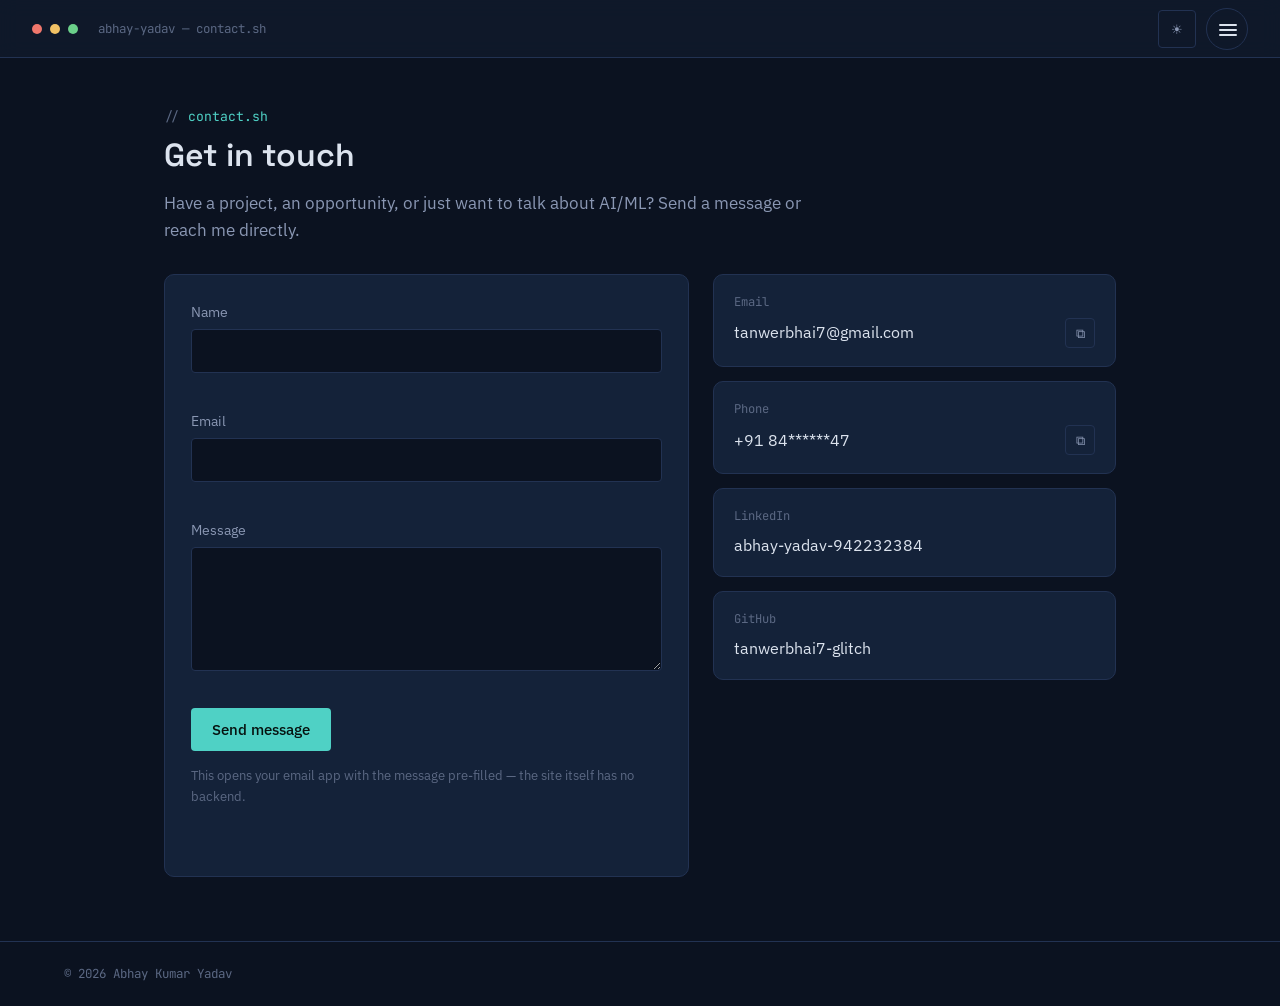
==== contact.html @ 4448bd64 "first commit" ====
<!DOCTYPE html>
<html lang="en">
<head>
<meta charset="UTF-8" />
<meta name="viewport" content="width=device-width, initial-scale=1.0" />
<title>Contact — Abhay Kumar Yadav</title>
<meta name="description" content="Portfolio of Abhay Kumar Yadav, BCA (AI/ML) student." />

<link rel="preconnect" href="https://fonts.googleapis.com">
<link href="https://fonts.googleapis.com/css2?family=Space+Grotesk:wght@500;600;700&family=IBM+Plex+Sans:wght@400;500;600&family=JetBrains+Mono:wght@400;500&display=swap" rel="stylesheet">

<link rel="stylesheet" href="css/style.css" />
<link rel="stylesheet" href="css/contact.css" />
</head>

<body>

<header class="topbar">
  <span class="dot red"></span>
  <span class="dot yellow"></span>
  <span class="dot green"></span>

  <span class="topbar-path mono">abhay-yadav — contact.sh</span>

  <div class="topbar-right">
    <button class="icon-btn" data-theme-toggle aria-label="Switch to light theme">☀</button>

    <button
      class="menu-btn"
      data-menu-toggle
      aria-haspopup="true"
      aria-expanded="false"
      aria-controls="site-menu"
      aria-label="Open menu"
    >
      <span></span>
      <span></span>
      <span></span>
    </button>
  </div>
</header>


<nav
  class="menu-overlay"
  id="site-menu"
  data-menu-overlay
  aria-label="Section navigation"
>

  <button
    class="icon-btn menu-overlay-close"
    data-menu-close
    aria-label="Close menu"
  >
    ✕
  </button>

  <div class="menu-grid">

    <a class="menu-card" href="index.html" data-menu-link>
      <span class="menu-card-index mono">01</span>
      <span class="menu-card-title">Profile</span>
      <span class="menu-card-file mono">profile.js</span>
    </a>

    <a class="menu-card" href="education.html" data-menu-link>
      <span class="menu-card-index mono">02</span>
      <span class="menu-card-title">Education</span>
      <span class="menu-card-file mono">education.md</span>
    </a>

    <a class="menu-card" href="skills.html" data-menu-link>
      <span class="menu-card-index mono">03</span>
      <span class="menu-card-title">Skills</span>
      <span class="menu-card-file mono">skills.json</span>
    </a>

    <a class="menu-card" href="projects.html" data-menu-link>
      <span class="menu-card-index mono">04</span>
      <span class="menu-card-title">Projects</span>
      <span class="menu-card-file mono">projects/</span>
    </a>

    <a class="menu-card" href="certifications.html" data-menu-link>
      <span class="menu-card-index mono">05</span>
      <span class="menu-card-title">Certifications</span>
      <span class="menu-card-file mono">certificates/</span>
    </a>

    <a class="menu-card" href="interests.html" data-menu-link>
      <span class="menu-card-index mono">06</span>
      <span class="menu-card-title">Interests</span>
      <span class="menu-card-file mono">interests.txt</span>
    </a>

    <a
      class="menu-card is-active"
      href="contact.html"
      data-menu-link
      aria-current="page"
    >
      <span class="menu-card-index mono">06</span>
      <span class="menu-card-title">Contact</span>
      <span class="menu-card-file mono">contact.sh</span>
    </a>

  </div>

  <p class="menu-footer">
    press <span class="mono">Esc</span> to close
  </p>

</nav>


<main class="page">

  <div class="page-inner">

    <p class="eyebrow-comment">contact.sh</p>

    <h1>Get in touch</h1>

    <p class="lede">
      Have a project, an opportunity, or just want to talk about AI/ML?
      Send a message or reach me directly.
    </p>


    <div class="contact-layout">

      <!-- Contact Form -->
      <form
        class="panel reveal contact-form"
        id="contact-form"
        novalidate
      >

        <div class="field">

          <label for="name">Name</label>

          <input
            type="text"
            id="name"
            name="name"
            required
            autocomplete="name"
          />

          <span
            class="field-error"
            data-error-for="name"
          ></span>

        </div>


        <div class="field">

          <label for="email">Email</label>

          <input
            type="email"
            id="email"
            name="email"
            required
            autocomplete="email"
          />

          <span
            class="field-error"
            data-error-for="email"
          ></span>

        </div>


        <div class="field">

          <label for="message">Message</label>

          <textarea
            id="message"
            name="message"
            rows="5"
            required
          ></textarea>

          <span
            class="field-error"
            data-error-for="message"
          ></span>

        </div>


        <button
          type="submit"
          class="btn btn-primary"
        >
          Send message
        </button>


        <p class="form-note">
          This opens your email app with the message pre-filled —
          the site itself has no backend.
        </p>

        <p
          class="form-status"
          data-form-status
          role="status"
          aria-live="polite"
        ></p>

      </form>


      <!-- Contact Information -->
      <aside class="contact-cards">


        <!-- Email -->
        <div class="panel reveal contact-card">

          <span class="contact-label mono">
            Email
          </span>

          <div class="contact-value-row">

            <a href="mailto:tanwerbhai7@gmail.com">
              tanwerbhai7@gmail.com
            </a>

            <button
              class="icon-btn"
              data-copy="tanwerbhai7@gmail.com"
              aria-label="Copy email"
            >
              ⧉
            </button>

          </div>

        </div>


        <!-- Phone -->
        <div class="panel reveal contact-card">

          <span class="contact-label mono">
            Phone
          </span>

          <div class="contact-value-row">

            <a href="tel:+918407814247">
              +91 84******47
            </a>

            <button
              class="icon-btn"
              data-copy="+91 84078 14247"
              aria-label="Copy phone number"
            >
              ⧉
            </button>

          </div>

        </div>


        <!-- LinkedIn -->
        <div class="panel reveal contact-card">

          <span class="contact-label mono">
            LinkedIn
          </span>

          <div class="contact-value-row">

            <a
              href="https://linkedin.com/in/abhay-yadav-942232384"
              target="_blank"
              rel="noopener"
            >
              abhay-yadav-942232384
            </a>

          </div>

        </div>


        <!-- GitHub -->
        <div class="panel reveal contact-card">

          <span class="contact-label mono">
            GitHub
          </span>

          <div class="contact-value-row">

            <a
              href="https://github.com/tanwerbhai7-glitch"
              target="_blank"
              rel="noopener"
            >
              tanwerbhai7-glitch
            </a>

          </div>

        </div>

      </aside>

    </div>

  </div>

</main>


<footer>

  <span>
    &copy;
    <span id="year"></span>
    Abhay Kumar Yadav
  </span>

</footer>


<button
  class="back-to-top"
  data-back-to-top
  aria-label="Back to top"
>
  ↑
</button>


<script src="js/main.js"></script>
<script src="js/contact.js"></script>

<script>
  document.getElementById('year').textContent =
    new Date().getFullYear();
</script>

</body>
</html>
---- css/style.css ----
/* ============================================================
   style.css — shared foundation for the one-page site
   Theme: "editor" — content reads like files in a code editor;
   a fixed top bar plus a corner menu button open a full-screen,
   animated section list instead of per-page tabs.
   ============================================================ */

:root {
  /* -- color tokens -- */
  --bg: #0b1220;
  --bg-panel: #101a2c;
  --bg-panel-raised: #142239;
  --border: #223252;
  --border-soft: #1a2740;
  --text: #dce3ee;
  --text-dim: #8a97b3;
  --text-faint: #5b6883;
  --accent: #4fd1c5;      /* teal — primary */
  --accent-2: #f2a65a;    /* amber — secondary */
  --accent-red: #f0776c;
  --shadow: 0 20px 40px -24px rgba(0, 0, 0, 0.6);

  --font-head: "Space Grotesk", "Segoe UI", sans-serif;
  --font-body: "IBM Plex Sans", "Segoe UI", sans-serif;
  --font-mono: "JetBrains Mono", "Courier New", monospace;

  --radius-s: 4px;
  --radius-m: 10px;
  --content-width: 880px;
}

[data-theme="light"] {
  --bg: #f5f6f4;
  --bg-panel: #ffffff;
  --bg-panel-raised: #ffffff;
  --border: #dde1e8;
  --border-soft: #e7eaf0;
  --text: #182233;
  --text-dim: #4d5a72;
  --text-faint: #8a97b3;
  --shadow: 0 20px 40px -28px rgba(20, 30, 50, 0.25);
}

* { box-sizing: border-box; }
html { scroll-behavior: smooth; }

body {
  margin: 0;
  background: var(--bg);
  color: var(--text);
  font-family: var(--font-body);
  font-size: 16px;
  line-height: 1.6;
  -webkit-font-smoothing: antialiased;
  transition: background 0.25s ease, color 0.25s ease;
}

h1, h2, h3, h4 {
  font-family: var(--font-head);
  font-weight: 600;
  line-height: 1.15;
  margin: 0 0 0.5em;
  color: var(--text);
}

p { margin: 0 0 1em; color: var(--text-dim); max-width: 62ch; }
a { color: inherit; text-decoration: none; }
ul { margin: 0; padding: 0; list-style: none; }
button { font-family: inherit; }

::selection { background: var(--accent); color: #06110f; }

:focus-visible {
  outline: 2px solid var(--accent);
  outline-offset: 3px;
  border-radius: 2px;
}

@media (prefers-reduced-motion: reduce) {
  *, *::before, *::after {
    animation-duration: 0.001ms !important;
    animation-iteration-count: 1 !important;
    transition-duration: 0.001ms !important;
    scroll-behavior: auto !important;
  }
}

.mono { font-family: var(--font-mono); }

/* ---------------- fixed top bar ---------------- */
.topbar {
  position: fixed;
  top: 0; left: 0; right: 0;
  height: 58px;
  display: flex;
  align-items: center;
  gap: 8px;
  padding: 0 clamp(16px, 4vw, 32px);
  background: rgba(16, 26, 44, 0.82);
  backdrop-filter: blur(10px);
  border-bottom: 1px solid var(--border);
  z-index: 60;
}
[data-theme="light"] .topbar { background: rgba(255, 255, 255, 0.82); }

.dot { width: 10px; height: 10px; border-radius: 50%; }
.dot.red { background: #f0776c; }
.dot.yellow { background: #f2c265; }
.dot.green { background: #6bd08a; }
.topbar-path {
  margin-left: 12px;
  font-family: var(--font-mono);
  font-size: 0.78rem;
  color: var(--text-faint);
}
@media (max-width: 560px) {
  .topbar-path { display: none; }
}

.topbar-right {
  margin-left: auto;
  display: flex;
  align-items: center;
  gap: 10px;
}

.icon-btn {
  border: 1px solid var(--border);
  background: transparent;
  color: var(--text-dim);
  width: 38px;
  height: 38px;
  border-radius: var(--radius-s);
  display: grid;
  place-items: center;
  cursor: pointer;
  transition: border-color 0.15s ease, color 0.15s ease;
}
.icon-btn:hover { border-color: var(--accent); color: var(--accent); }

/* corner hamburger / menu button */
.menu-btn {
  position: relative;
  width: 42px;
  height: 42px;
  border-radius: 50%;
  border: 1px solid var(--border);
  background: transparent;
  cursor: pointer;
  flex-shrink: 0;
}
.menu-btn span {
  position: absolute;
  left: 12px;
  width: 18px;
  height: 2px;
  border-radius: 2px;
  background: var(--text);
  transition: transform 0.3s ease, opacity 0.2s ease, top 0.3s ease;
}
.menu-btn span:nth-child(1) { top: 15px; }
.menu-btn span:nth-child(2) { top: 20px; }
.menu-btn span:nth-child(3) { top: 25px; }
.menu-btn[aria-expanded="true"] span:nth-child(1) { top: 20px; transform: rotate(45deg); }
.menu-btn[aria-expanded="true"] span:nth-child(2) { opacity: 0; }
.menu-btn[aria-expanded="true"] span:nth-child(3) { top: 20px; transform: rotate(-45deg); }
.menu-btn:hover { border-color: var(--accent); }

/* ---------------- full-screen section menu ---------------- */
.menu-overlay {
  position: fixed;
  inset: 0;
  z-index: 55;
  display: flex;
  flex-direction: column;
  align-items: center;
  justify-content: center;
  gap: 34px;
  padding: 90px 24px 40px;
  background: rgba(6, 10, 20, 0.97);
  opacity: 0;
  visibility: hidden;
  transition: opacity 0.35s ease, visibility 0s linear 0.35s;
}
[data-theme="light"] .menu-overlay { background: rgba(245, 246, 244, 0.98); }
.menu-overlay.is-open {
  opacity: 1;
  visibility: visible;
  transition: opacity 0.35s ease;
}

.menu-overlay-close {
  position: absolute;
  top: 16px;
  right: clamp(16px, 4vw, 32px);
}

.menu-grid {
  display: grid;
  grid-template-columns: repeat(auto-fit, minmax(210px, 1fr));
  gap: 20px;
  width: 100%;
  max-width: 880px;
}

.menu-card {
  position: relative;
  display: flex;
  flex-direction: column;
  gap: 14px;
  padding: 28px 22px 24px;
  border: 1px solid var(--border);
  border-radius: 16px;
  background: linear-gradient(160deg, rgba(79, 209, 197, 0.05), transparent 65%);
  overflow: hidden;
  opacity: 0;
  transform: translateY(28px);
  transition: border-color 0.25s ease, transform 0.25s ease, box-shadow 0.3s ease, background 0.25s ease;
}
[data-theme="light"] .menu-card { background: linear-gradient(160deg, rgba(79, 209, 197, 0.08), transparent 65%); }

/* animated corner brackets — the "impressive border" */
.menu-card::before,
.menu-card::after {
  content: "";
  position: absolute;
  width: 22px;
  height: 22px;
  border-color: var(--accent);
  opacity: 0;
  transition: opacity 0.25s ease, width 0.25s ease, height 0.25s ease;
}
.menu-card::before { top: 9px; left: 9px; border-top: 2px solid; border-left: 2px solid; border-radius: 4px 0 0 0; }
.menu-card::after { bottom: 9px; right: 9px; border-bottom: 2px solid; border-right: 2px solid; border-radius: 0 0 4px 0; }

.menu-overlay.is-open .menu-card {
  animation: menuItemIn 0.55s cubic-bezier(0.16, 1, 0.3, 1) forwards;
}
.menu-grid a:nth-child(1) { animation-delay: 0.06s; }
.menu-grid a:nth-child(2) { animation-delay: 0.12s; }
.menu-grid a:nth-child(3) { animation-delay: 0.18s; }
.menu-grid a:nth-child(4) { animation-delay: 0.24s; }
.menu-grid a:nth-child(5) { animation-delay: 0.30s; }
.menu-grid a:nth-child(6) { animation-delay: 0.36s; }
.menu-grid a:nth-child(7) { animation-delay: 0.42s; }

@keyframes menuItemIn {
  to { opacity: 1; transform: translateY(0); }
}

.menu-card:hover,
.menu-card:focus-visible,
.menu-card.is-active {
  border-color: var(--accent);
  transform: translateY(-6px);
  box-shadow: 0 22px 44px -22px rgba(79, 209, 197, 0.45);
  background: linear-gradient(160deg, rgba(79, 209, 197, 0.12), transparent 65%);
}
.menu-card:hover::before, .menu-card:hover::after,
.menu-card:focus-visible::before, .menu-card:focus-visible::after,
.menu-card.is-active::before, .menu-card.is-active::after {
  opacity: 1;
  width: 28px;
  height: 28px;
}
.menu-card.is-active { border-color: var(--accent-2); }
.menu-card.is-active::before, .menu-card.is-active::after { border-color: var(--accent-2); }

.menu-card-index {
  font-family: var(--font-mono);
  font-size: 0.8rem;
  color: var(--accent);
}
.menu-card.is-active .menu-card-index { color: var(--accent-2); }

.menu-card-title {
  font-family: var(--font-head);
  font-size: 1.5rem;
  font-weight: 600;
  color: var(--text);
  line-height: 1.2;
}

.menu-card-file {
  margin-top: auto;
  font-family: var(--font-mono);
  font-size: 0.74rem;
  color: var(--text-faint);
  padding-top: 10px;
  border-top: 1px dashed var(--border-soft);
}

.menu-footer {
  opacity: 0;
  transform: translateY(16px);
  font-family: var(--font-mono);
  font-size: 0.8rem;
  color: var(--text-faint);
}
.menu-overlay.is-open .menu-footer {
  animation: menuItemIn 0.5s ease forwards;
  animation-delay: 0.46s;
}

@media (prefers-reduced-motion: reduce) {
  .menu-card, .menu-footer { animation: none !important; opacity: 1; transform: none; }
}

@media (max-width: 560px) {
  .menu-overlay { padding: 80px 18px 30px; gap: 20px; }
  .menu-grid { grid-template-columns: 1fr 1fr; gap: 14px; }
  .menu-card { padding: 20px 16px 16px; }
  .menu-card-title { font-size: 1.15rem; }
}

/* ---------------- page content wrapper (per-page layout) ---------------- */
main.page { padding-top: 58px; }
.page-inner {
  max-width: 1080px;
  margin: 0 auto;
  padding: 48px clamp(20px, 5vw, 64px) 64px;
}

.eyebrow-comment {
  font-family: var(--font-mono);
  font-size: 0.82rem;
  color: var(--accent);
  margin-bottom: 10px;
}
.eyebrow-comment::before { content: "// "; color: var(--text-faint); }

.lede {
  max-width: 68ch;
  font-size: 1.05rem;
}

/* ---------------- buttons ---------------- */
.btn {
  display: inline-flex;
  align-items: center;
  gap: 8px;
  padding: 11px 20px;
  border-radius: var(--radius-s);
  font-size: 0.92rem;
  font-weight: 500;
  cursor: pointer;
  border: 1px solid transparent;
  transition: transform 0.15s ease, border-color 0.15s ease, background 0.15s ease, color 0.15s ease;
}
.btn:active { transform: translateY(1px); }

.btn-primary {
  background: var(--accent);
  color: #06120f;
}
.btn-primary:hover { background: #6fe0d4; }

.btn-ghost {
  background: transparent;
  border-color: var(--border);
  color: var(--text);
}
.btn-ghost:hover { border-color: var(--accent); color: var(--accent); }

.btn-row { display: flex; flex-wrap: wrap; gap: 12px; margin-top: 22px; }

/* ---------------- panels / cards ---------------- */
.panel {
  border: 1px solid var(--border);
  border-radius: var(--radius-m);
  background: var(--bg-panel-raised);
  padding: 26px;
}

.grid {
  display: grid;
  gap: 20px;
}

.tag {
  display: inline-block;
  padding: 4px 10px;
  border-radius: 999px;
  border: 1px solid var(--border);
  font-family: var(--font-mono);
  font-size: 0.74rem;
  color: var(--text-dim);
}

/* reveal-on-scroll utility */
.reveal {
  opacity: 0;
  transform: translateY(14px);
  transition: opacity 0.5s ease, transform 0.5s ease;
}
.reveal.is-visible { opacity: 1; transform: translateY(0); }

/* ---------------- footer ---------------- */
footer {
  border-top: 1px solid var(--border);
  padding: 22px clamp(20px, 5vw, 64px);
  display: flex;
  flex-wrap: wrap;
  align-items: center;
  justify-content: space-between;
  gap: 12px;
  font-family: var(--font-mono);
  font-size: 0.78rem;
  color: var(--text-faint);
}
footer a:hover { color: var(--accent); }

.back-to-top {
  position: fixed;
  right: 24px;
  bottom: 24px;
  width: 42px;
  height: 42px;
  border-radius: 50%;
  border: 1px solid var(--border);
  background: var(--bg-panel-raised);
  color: var(--text);
  display: grid;
  place-items: center;
  cursor: pointer;
  opacity: 0;
  pointer-events: none;
  transform: translateY(8px);
  transition: opacity 0.2s ease, transform 0.2s ease, border-color 0.2s ease;
  z-index: 50;
}
.back-to-top.show { opacity: 1; pointer-events: auto; transform: translateY(0); }
.back-to-top:hover { border-color: var(--accent); color: var(--accent); }

/* ---------------- responsive ---------------- */
@media (max-width: 720px) {
  .page-inner { padding: 32px 18px 48px; }
}
---- css/contact.css ----
.contact-layout {
  display: grid;
  grid-template-columns: 1.3fr 1fr;
  gap: 24px;
  margin-top: 30px;
  align-items: start;
}

.field { margin-bottom: 18px; display: flex; flex-direction: column; }
.field label { font-size: 0.86rem; color: var(--text-dim); margin-bottom: 6px; }
.field input,
.field textarea {
  background: var(--bg);
  border: 1px solid var(--border);
  border-radius: var(--radius-s);
  padding: 11px 13px;
  color: var(--text);
  font-family: var(--font-body);
  font-size: 0.95rem;
  resize: vertical;
}
.field input:focus,
.field textarea:focus {
  border-color: var(--accent);
  outline: none;
}
.field-error {
  min-height: 1.2em;
  font-size: 0.78rem;
  color: var(--accent-red);
  margin-top: 4px;
}

.form-note { font-size: 0.82rem; color: var(--text-faint); margin-top: 14px; }
.form-status { font-size: 0.86rem; color: var(--accent); min-height: 1.2em; }

.contact-cards { display: grid; gap: 14px; }
.contact-card { padding: 18px 20px; }
.contact-label { color: var(--text-faint); display: block; margin-bottom: 6px; font-size: 0.76rem; }
.contact-value-row {
  display: flex;
  align-items: center;
  justify-content: space-between;
  gap: 10px;
}
.contact-value-row a:hover { color: var(--accent); }
.contact-value-row .icon-btn { width: 30px; height: 30px; flex-shrink: 0; }

@media (max-width: 780px) {
  .contact-layout { grid-template-columns: 1fr; }
}
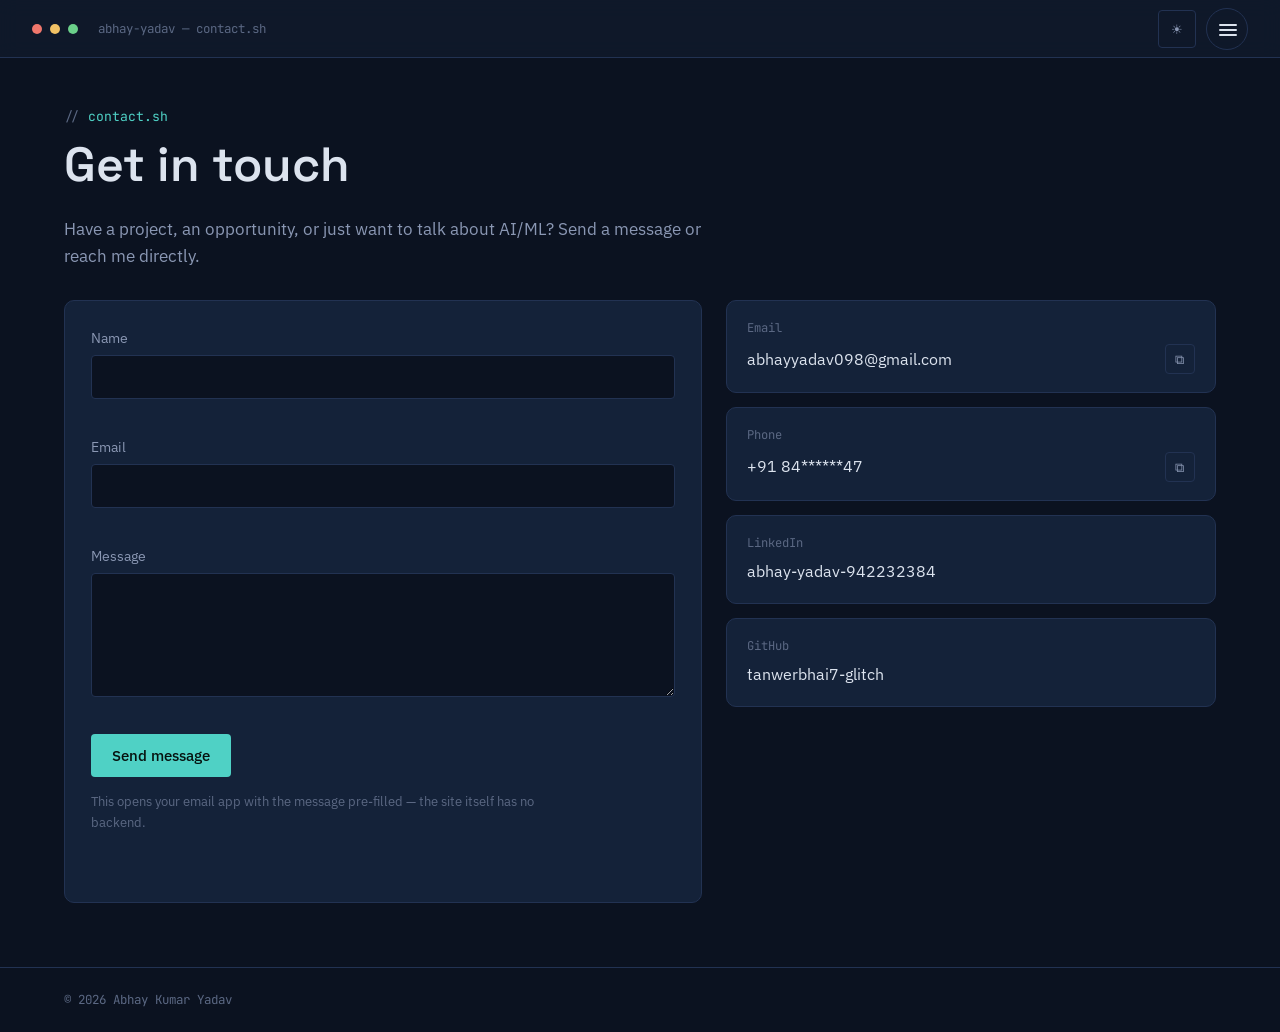
==== commit e885499b: "Updated project" ====
--- a/contact.html
+++ b/contact.html
@@ -232,13 +232,13 @@
 
           <div class="contact-value-row">
 
-            <a href="mailto:tanwerbhai7@gmail.com">
-              tanwerbhai7@gmail.com
+            <a href="mailto:abhayyadav098@gmail.com">
+              abhayyadav098@gmail.com
             </a>
 
             <button
               class="icon-btn"
-              data-copy="tanwerbhai7@gmail.com"
+              data-copy="abhayyadav098@gmail.com"
               aria-label="Copy email"
             >
               ⧉
--- a/css/style.css
+++ b/css/style.css
@@ -26,7 +26,7 @@
 
   --radius-s: 4px;
   --radius-m: 10px;
-  --content-width: 880px;
+  --content-width: 100%;
 }
 
 [data-theme="light"] {
@@ -42,14 +42,17 @@
 }
 
 * { box-sizing: border-box; }
-html { scroll-behavior: smooth; }
+html {
+  scroll-behavior: smooth;
+  font-size: clamp(14px, calc(13px + 0.25vw), 16px);
+}
 
 body {
   margin: 0;
   background: var(--bg);
   color: var(--text);
   font-family: var(--font-body);
-  font-size: 16px;
+  font-size: 1rem;
   line-height: 1.6;
   -webkit-font-smoothing: antialiased;
   transition: background 0.25s ease, color 0.25s ease;
@@ -63,6 +66,7 @@
   color: var(--text);
 }
 
+h1 { font-size: clamp(2rem, 5vw, 3rem); }
 p { margin: 0 0 1em; color: var(--text-dim); max-width: 62ch; }
 a { color: inherit; text-decoration: none; }
 ul { margin: 0; padding: 0; list-style: none; }
@@ -313,12 +317,16 @@
   .menu-card-title { font-size: 1.15rem; }
 }
 
+@media (max-width: 380px) {
+  .menu-grid { grid-template-columns: 1fr; }
+}
+
 /* ---------------- page content wrapper (per-page layout) ---------------- */
 main.page { padding-top: 58px; }
 .page-inner {
-  max-width: 1080px;
+  width: 100%;
   margin: 0 auto;
-  padding: 48px clamp(20px, 5vw, 64px) 64px;
+  padding: 48px clamp(20px, 5vw, 80px) 64px;
 }
 
 .eyebrow-comment {
@@ -369,7 +377,7 @@
   border: 1px solid var(--border);
   border-radius: var(--radius-m);
   background: var(--bg-panel-raised);
-  padding: 26px;
+  padding: clamp(18px, 3vw, 26px);
 }
 
 .grid {
